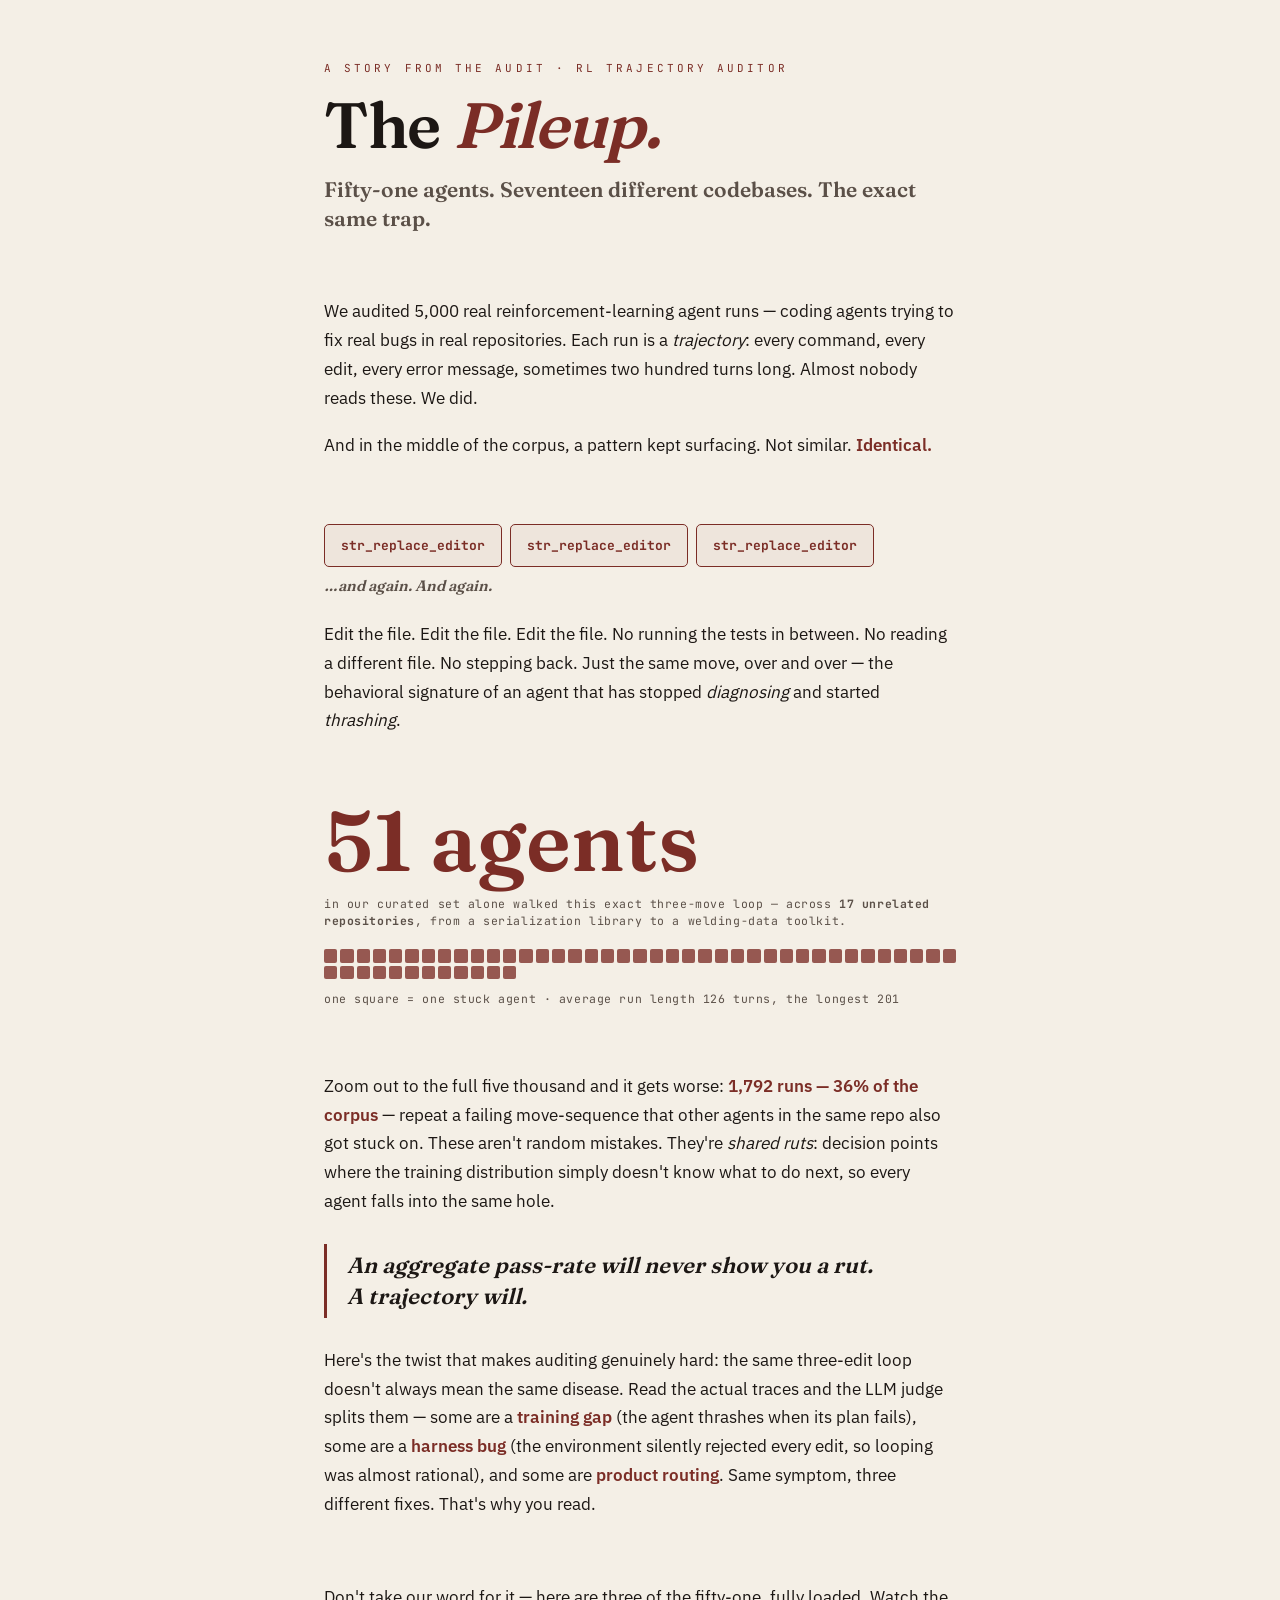
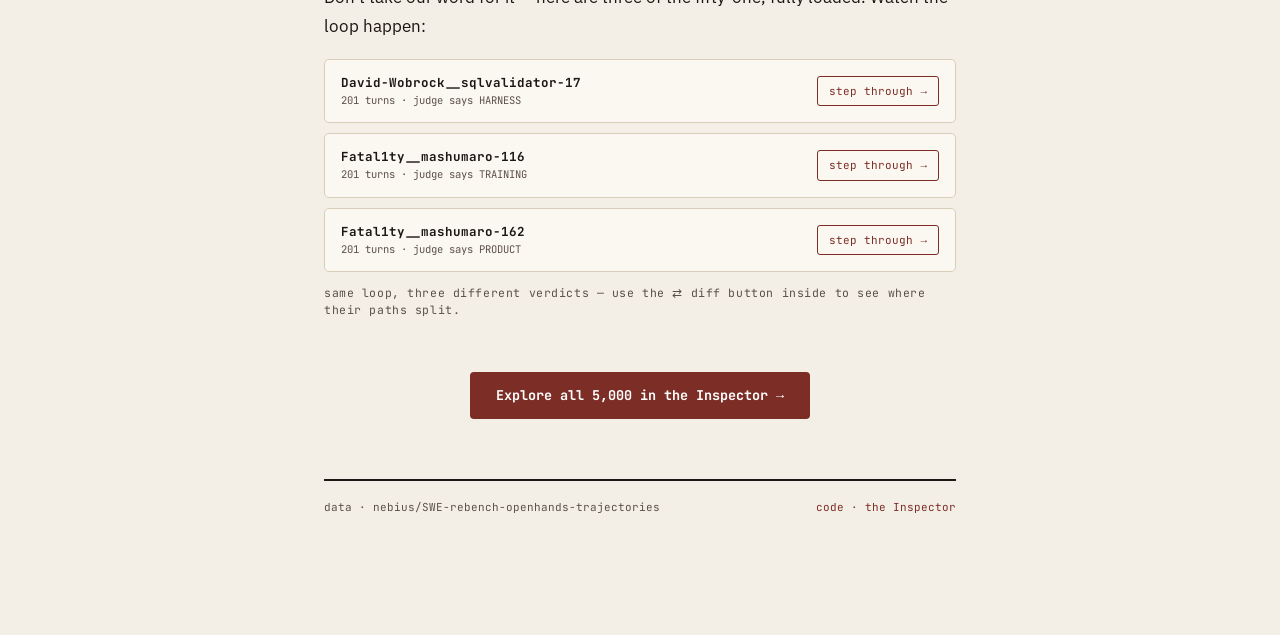
==== explorer/story.html @ c04a586e "feat: the works — daily specimen, gauntlet, failure map, trajectory diff, ask-the-trace, OG card, pi" ====
<!DOCTYPE html>
<html lang="en">
<head>
<meta charset="utf-8" />
<meta name="viewport" content="width=device-width, initial-scale=1" />
<title>The Pileup — 51 agents, one trap | RL Trajectory Auditor</title>
<meta name="description" content="Fifty-one RL agents, seventeen different repos, the exact same failing three-move loop. A short story about why you have to read your trajectories." />
<meta property="og:title" content="The Pileup — 51 agents, one trap" />
<meta property="og:description" content="Fifty-one RL agents, seventeen repos, the exact same failing loop: edit, edit, edit. A short story from a 5,000-trajectory audit." />
<meta property="og:image" content="https://abhid1234-rl-trajectory-auditor.static.hf.space/og.png" />
<meta name="twitter:card" content="summary_large_image" />
<link rel="stylesheet" href="styles.css" />
<style>
  body.story { overflow:auto; }
  .st-wrap { max-width:680px; margin:0 auto; padding:60px 24px 120px; }
  .st-k { font-family:var(--mono); font-size:11px; letter-spacing:0.28em; text-transform:uppercase; color:var(--oxblood); margin-bottom:16px; }
  .st-h1 { font-family:var(--display); font-weight:600; font-size:clamp(36px,7vw,64px); line-height:1.0; letter-spacing:-0.02em; margin:0 0 10px; }
  .st-h1 em { font-style:italic; color:var(--oxblood); }
  .st-lede { font-family:var(--display); font-size:21px; line-height:1.4; color:var(--ink-soft); margin:18px 0 0; }
  .st-sec { margin-top:64px; opacity:0; transform:translateY(24px); transition:opacity .7s, transform .7s; }
  .st-sec.vis { opacity:1; transform:none; }
  .st-p { font-size:17px; line-height:1.7; margin:0 0 18px; }
  .st-p b { color:var(--oxblood); }
  .st-big { font-family:var(--display); font-weight:600; font-size:clamp(40px,8vw,84px); color:var(--oxblood); line-height:1; margin:8px 0; }
  .st-cap { font-family:var(--mono); font-size:11.5px; color:var(--ink-soft); letter-spacing:0.05em; }
  .st-loop { display:flex; gap:8px; align-items:center; flex-wrap:wrap; margin:22px 0; }
  .st-move { font-family:var(--mono); font-size:13px; font-weight:700; padding:11px 16px; border:1.5px solid var(--oxblood);
    color:var(--oxblood); border-radius:5px; background:rgba(123,45,38,0.05); animation:pulse 1.6s infinite; }
  .st-move:nth-child(2){ animation-delay:.25s; } .st-move:nth-child(3){ animation-delay:.5s; }
  .st-again { font-family:var(--display); font-style:italic; color:var(--ink-soft); font-size:15px; }
  .st-quote { border-left:3px solid var(--oxblood); padding:6px 0 6px 20px; font-family:var(--display); font-style:italic;
    font-size:22px; line-height:1.4; margin:28px 0; }
  .st-grid { display:grid; grid-template-columns:repeat(auto-fill, minmax(13px,1fr)); gap:3px; margin:20px 0 8px; }
  .st-dot { aspect-ratio:1; border-radius:2px; background:var(--oxblood); opacity:0.78; }
  .st-dot.dim { background:var(--rule); opacity:1; }
  .st-ex { border:1px solid var(--rule); border-radius:5px; background:var(--card); padding:14px 16px; margin:10px 0; display:flex; justify-content:space-between; align-items:center; gap:12px; flex-wrap:wrap; }
  .st-ex .nm { font-family:var(--mono); font-size:12.5px; font-weight:700; }
  .st-ex .meta { font-family:var(--mono); font-size:10.5px; color:var(--ink-soft); }
  .st-ex a { font-family:var(--mono); font-size:11px; color:var(--oxblood); text-decoration:none; border:1px solid var(--oxblood); padding:6px 11px; border-radius:3px; white-space:nowrap; }
  .st-ex a:hover { background:var(--oxblood); color:#fff; }
  .st-cta { margin-top:54px; text-align:center; }
  .st-cta a.go { display:inline-block; font-family:var(--mono); font-size:13.5px; font-weight:700; padding:13px 26px;
    background:var(--oxblood); color:#fff; text-decoration:none; border-radius:4px; }
  .st-foot { margin-top:60px; padding-top:18px; border-top:2px solid var(--ink); font-family:var(--mono); font-size:11px; color:var(--ink-soft); display:flex; justify-content:space-between; flex-wrap:wrap; gap:8px; }
  .st-foot a { color:var(--oxblood); text-decoration:none; }
</style>
</head>
<body class="story">
<div class="st-wrap">

  <header>
    <div class="st-k">A story from the audit · RL Trajectory Auditor</div>
    <h1 class="st-h1">The <em>Pileup.</em></h1>
    <p class="st-lede">Fifty-one agents. Seventeen different codebases. The exact same trap.</p>
  </header>

  <section class="st-sec">
    <p class="st-p">We audited 5,000 real reinforcement-learning agent runs — coding agents trying to fix
    real bugs in real repositories. Each run is a <i>trajectory</i>: every command, every edit, every
    error message, sometimes two hundred turns long. Almost nobody reads these. We did.</p>
    <p class="st-p">And in the middle of the corpus, a pattern kept surfacing. Not similar. <b>Identical.</b></p>
  </section>

  <section class="st-sec">
    <div class="st-loop">
      <span class="st-move">str_replace_editor</span>
      <span class="st-move">str_replace_editor</span>
      <span class="st-move">str_replace_editor</span>
      <span class="st-again">…and again. And again.</span>
    </div>
    <p class="st-p">Edit the file. Edit the file. Edit the file. No running the tests in between. No
    reading a different file. No stepping back. Just the same move, over and over — the behavioral
    signature of an agent that has stopped <i>diagnosing</i> and started <i>thrashing</i>.</p>
  </section>

  <section class="st-sec">
    <div class="st-big">51 agents</div>
    <p class="st-cap">in our curated set alone walked this exact three-move loop — across <b>17 unrelated repositories</b>, from a serialization library to a welding-data toolkit.</p>
    <div class="st-grid">
      <span class="st-dot"></span><span class="st-dot"></span><span class="st-dot"></span><span class="st-dot"></span><span class="st-dot"></span><span class="st-dot"></span><span class="st-dot"></span><span class="st-dot"></span><span class="st-dot"></span><span class="st-dot"></span><span class="st-dot"></span><span class="st-dot"></span><span class="st-dot"></span><span class="st-dot"></span><span class="st-dot"></span><span class="st-dot"></span><span class="st-dot"></span><span class="st-dot"></span><span class="st-dot"></span><span class="st-dot"></span><span class="st-dot"></span><span class="st-dot"></span><span class="st-dot"></span><span class="st-dot"></span><span class="st-dot"></span><span class="st-dot"></span><span class="st-dot"></span><span class="st-dot"></span><span class="st-dot"></span><span class="st-dot"></span><span class="st-dot"></span><span class="st-dot"></span><span class="st-dot"></span><span class="st-dot"></span><span class="st-dot"></span><span class="st-dot"></span><span class="st-dot"></span><span class="st-dot"></span><span class="st-dot"></span><span class="st-dot"></span><span class="st-dot"></span><span class="st-dot"></span><span class="st-dot"></span><span class="st-dot"></span><span class="st-dot"></span><span class="st-dot"></span><span class="st-dot"></span><span class="st-dot"></span><span class="st-dot"></span><span class="st-dot"></span><span class="st-dot"></span>
    </div>
    <p class="st-cap">one square = one stuck agent · average run length 126 turns, the longest 201</p>
  </section>

  <section class="st-sec">
    <p class="st-p">Zoom out to the full five thousand and it gets worse: <b>1,792 runs — 36% of the
    corpus</b> — repeat a failing move-sequence that other agents in the same repo also got stuck on.
    These aren't random mistakes. They're <i>shared ruts</i>: decision points where the training
    distribution simply doesn't know what to do next, so every agent falls into the same hole.</p>
    <div class="st-quote">An aggregate pass-rate will never show you a rut.<br/>A trajectory will.</div>
    <p class="st-p">Here's the twist that makes auditing genuinely hard: the same three-edit loop doesn't
    always mean the same disease. Read the actual traces and the LLM judge splits them — some are a
    <b>training gap</b> (the agent thrashes when its plan fails), some are a <b>harness bug</b>
    (the environment silently rejected every edit, so looping was almost rational), and some are
    <b>product routing</b>. Same symptom, three different fixes. That's why you read.</p>
  </section>

  <section class="st-sec">
    <p class="st-p">Don't take our word for it — here are three of the fifty-one, fully loaded.
    Watch the loop happen:</p>
    <div class="st-ex"><div><div class="nm">David-Wobrock__sqlvalidator-17</div><div class="meta">201 turns · judge says HARNESS</div></div><a href="index.html#chatcmpl-165daaeb5278ca5ba43eb9b0bf191214/1">step through →</a></div>
    <div class="st-ex"><div><div class="nm">Fatal1ty__mashumaro-116</div><div class="meta">201 turns · judge says TRAINING</div></div><a href="index.html#chatcmpl-515e3a2f4869e7b1899ca05cf40f1743/1">step through →</a></div>
    <div class="st-ex"><div><div class="nm">Fatal1ty__mashumaro-162</div><div class="meta">201 turns · judge says PRODUCT</div></div><a href="index.html#chatcmpl-d2d24d60f7adae2dd675605b5dd2af91/1">step through →</a></div>
    <p class="st-cap">same loop, three different verdicts — use the ⇄ diff button inside to see where their paths split.</p>
  </section>

  <section class="st-sec st-cta">
    <a class="go" href="index.html">Explore all 5,000 in the Inspector →</a>
  </section>

  <footer class="st-foot">
    <span>data · nebius/SWE-rebench-openhands-trajectories</span>
    <span><a href="https://github.com/abhid1234/rl-trajectory-auditor">code</a> · <a href="index.html">the Inspector</a></span>
  </footer>

</div>
<script>
  const io = new IntersectionObserver((es) => es.forEach((e) => { if (e.isIntersecting) e.target.classList.add("vis"); }),
    { threshold: 0.15 });
  document.querySelectorAll(".st-sec").forEach((s) => io.observe(s));
</script>
</body>
</html>
---- explorer/styles.css ----
/* ============================================================================
   RL Trajectory Auditor — Inspector
   Dev-tool aesthetic: warm light shell + dark "console" trace pane, oxblood
   accent, self-hosted JetBrains Mono / IBM Plex Sans / Fraunces.
   ========================================================================== */

@font-face { font-family:'JetBrains Mono'; font-weight:400; font-display:swap; src:url('fonts/jetbrains-mono-400.woff2') format('woff2'); }
@font-face { font-family:'JetBrains Mono'; font-weight:700; font-display:swap; src:url('fonts/jetbrains-mono-700.woff2') format('woff2'); }
@font-face { font-family:'IBM Plex Sans'; font-weight:400; font-display:swap; src:url('fonts/ibm-plex-sans-400.woff2') format('woff2'); }
@font-face { font-family:'IBM Plex Sans'; font-weight:600; font-display:swap; src:url('fonts/ibm-plex-sans-600.woff2') format('woff2'); }
@font-face { font-family:'Fraunces'; font-weight:600; font-display:swap; src:url('fonts/fraunces-600.woff2') format('woff2'); }

:root {
  --paper:#f4efe6; --paper-2:#ece4d6; --card:#fbf8f1;
  --ink:#1c1714; --ink-soft:#5b5048; --rule:#d8cdb9;
  --oxblood:#7b2d26; --oxblood-2:#9c4339;

  /* console (dark) */
  --con-bg:#1b1714; --con-bg-2:#231d19; --con-line:#332a24; --con-fg:#d9cfc2;
  --con-dim:#8a7c6e;
  --r-system:#8a7c6e; --r-user:#6fb3a8; --r-assistant:#d9a44a; --r-tool:#84b06a;
  --hl:#c2563f;
  --add:#74a262; --del:#c2563f;

  /* diagnosis hues */
  --d-TRAINING:#b8503f; --d-HARNESS:#4a9b8e; --d-PRODUCT:#d2a44a;
  --d-BOTH:#9d7bb0; --d-CLEAN:#7aa863;

  --mono:'JetBrains Mono',ui-monospace,monospace;
  --sans:'IBM Plex Sans',system-ui,sans-serif;
  --display:'Fraunces',Georgia,serif;
}

* { box-sizing:border-box; }
/* the hidden attribute must win over .landing/.overlay-sc display rules below,
   or a skipped (empty) overlay would cover the whole page */
[hidden] { display:none !important; }
html,body { height:100%; }
body {
  margin:0; background:var(--paper); color:var(--ink);
  font-family:var(--sans); font-size:14px; line-height:1.5;
  -webkit-font-smoothing:antialiased; overflow:hidden;
}
::selection { background:rgba(123,45,38,0.2); }
button { font-family:inherit; cursor:pointer; }

.app { display:grid; grid-template-rows:auto 1fr; height:100vh; }

/* ---- Top strip: masthead + finding ------------------------------------- */
.topbar {
  display:flex; align-items:center; gap:26px; padding:12px 20px;
  border-bottom:2px solid var(--ink); background:var(--paper);
  flex-wrap:wrap;
}
.brand { display:flex; flex-direction:column; line-height:1; }
.brand .k { font-family:var(--mono); font-size:9.5px; letter-spacing:0.26em; text-transform:uppercase; color:var(--oxblood); }
.brand h1 { font-family:var(--display); font-weight:600; font-size:21px; margin:3px 0 0; letter-spacing:-0.01em; }
.brand h1 em { font-style:italic; color:var(--oxblood); }

.metric { display:flex; flex-direction:column; gap:1px; padding-left:22px; border-left:1px solid var(--rule); }
.metric .lab { font-family:var(--mono); font-size:9px; letter-spacing:0.12em; text-transform:uppercase; color:var(--ink-soft); }
.metric .v { font-family:var(--display); font-weight:600; font-size:22px; line-height:1; }
.metric .v small { font-family:var(--mono); font-size:11px; color:var(--ink-soft); font-weight:400; }
.metric.judge .v { color:var(--oxblood); }
.metric .v b { color:var(--oxblood); }
.topbar .grow { flex:1; }
.topbar .src { font-family:var(--mono); font-size:10px; color:var(--ink-soft); text-align:right; line-height:1.6; }
.topbar .src b { color:var(--ink); }

/* ---- Body: rail + inspector -------------------------------------------- */
.body { display:grid; grid-template-columns:300px 1fr; min-height:0; }
@media (max-width:860px){ .body { grid-template-columns:1fr; } .rail { display:none; } }

/* left rail */
.rail { border-right:1px solid var(--rule); background:var(--paper-2); display:flex; flex-direction:column; min-height:0; }
.rail .search { padding:10px; border-bottom:1px solid var(--rule); }
.rail .search input {
  width:100%; padding:8px 10px; border:1px solid var(--rule); background:var(--card);
  font-family:var(--mono); font-size:12px; color:var(--ink); border-radius:3px;
}
.rail .search input:focus { outline:1.5px solid var(--oxblood); border-color:var(--oxblood); }
.rail .filters { display:flex; gap:5px; flex-wrap:wrap; padding:10px; border-bottom:1px solid var(--rule); }
.fchip {
  font-family:var(--mono); font-size:9.5px; letter-spacing:0.04em; text-transform:uppercase;
  padding:5px 9px; border:1px solid var(--rule); background:transparent; color:var(--ink-soft); border-radius:2px;
}
.fchip:hover { border-color:var(--ink-soft); color:var(--ink); }
.fchip.active { background:var(--ink); color:var(--paper); border-color:var(--ink); }

.list { overflow-y:auto; flex:1; min-height:0; }
.tnav {
  display:block; width:100%; text-align:left; background:transparent; border:0;
  border-bottom:1px solid var(--rule); padding:11px 12px; color:var(--ink);
}
.tnav:hover { background:var(--card); }
.tnav.active { background:var(--card); box-shadow:inset 3px 0 0 var(--oxblood); }
.tnav .t-task { font-family:var(--mono); font-size:11.5px; font-weight:700; letter-spacing:-0.01em; }
.tnav .t-repo { font-family:var(--mono); font-size:10px; color:var(--ink-soft); margin-top:2px; }
.tnav .t-tags { display:flex; align-items:center; gap:6px; margin-top:7px; }
.dot { width:9px; height:9px; border-radius:50%; display:inline-block; }
.t-vs { font-family:var(--mono); font-size:9px; color:var(--ink-soft); }
.t-mark { font-family:var(--mono); font-size:9px; padding:1px 5px; border-radius:8px; letter-spacing:0.04em; }
.t-mark.dis { background:rgba(184,80,63,0.16); color:var(--oxblood); }
.t-mark.agr { background:rgba(122,168,99,0.18); color:#5d7d4a; }
.rail .count { font-family:var(--mono); font-size:10px; color:var(--ink-soft); padding:8px 12px; border-top:1px solid var(--rule); }

/* ---- Inspector main ----------------------------------------------------- */
.insp { display:flex; flex-direction:column; min-height:0; min-width:0; }

.insp .hd { padding:14px 22px; border-bottom:1px solid var(--rule); background:var(--card); }
.insp .hd .task { font-family:var(--display); font-weight:600; font-size:24px; letter-spacing:-0.01em; }
.insp .hd .sub { font-family:var(--mono); font-size:11px; color:var(--ink-soft); display:flex; gap:16px; margin-top:3px; }
.insp .hd .sub b { color:var(--ink); }

.faceoff { display:flex; align-items:center; gap:14px; margin-top:13px; flex-wrap:wrap; }
.chipv { display:inline-flex; flex-direction:column; gap:3px; padding:7px 12px; border:1.5px solid; border-radius:3px; background:rgba(255,255,255,0.4); }
.chipv .who { font-family:var(--mono); font-size:8.5px; letter-spacing:0.16em; text-transform:uppercase; color:var(--ink-soft); }
.chipv .dg { font-family:var(--mono); font-weight:700; font-size:15px; letter-spacing:0.02em; }
.chipv .ct { font-family:var(--sans); font-size:11px; color:var(--ink-soft); font-style:italic; }
.vmark { font-family:var(--mono); font-size:10px; padding:5px 10px; border-radius:12px; letter-spacing:0.05em; text-transform:uppercase; }
.vmark.dis { background:rgba(184,80,63,0.15); color:var(--oxblood); }
.vmark.agr { background:rgba(122,168,99,0.2); color:#5d7d4a; }
.ts { display:flex; gap:7px; margin-left:auto; }
.tsb { font-family:var(--mono); font-size:10px; padding:4px 9px; border:1px solid var(--rule); background:var(--paper-2); }
.tsb b { color:var(--ink); } .tsb.bad b{ color:var(--oxblood); } .tsb.good b{ color:#5d7d4a; }

.d-TRAINING{ color:var(--d-TRAINING); border-color:var(--d-TRAINING);}
.d-HARNESS { color:var(--d-HARNESS);  border-color:var(--d-HARNESS);}
.d-PRODUCT { color:var(--d-PRODUCT);  border-color:var(--d-PRODUCT);}
.d-BOTH    { color:var(--d-BOTH);     border-color:var(--d-BOTH);}
.d-CLEAN   { color:var(--d-CLEAN);    border-color:var(--d-CLEAN);}

/* teaching annotation */
.teach { display:flex; gap:10px; align-items:flex-start; margin-top:13px; padding:10px 13px;
  background:rgba(123,45,38,0.06); border-left:3px solid var(--oxblood); border-radius:0 3px 3px 0; }
.teach .icn { font-family:var(--display); color:var(--oxblood); font-size:18px; line-height:1; }
.teach .tx { font-size:13px; line-height:1.5; }
.teach .tx b { color:var(--oxblood); }
.teach .x { margin-left:auto; background:none; border:0; color:var(--ink-soft); font-size:15px; }

/* control bar */
.ctrl { display:flex; align-items:center; gap:10px; padding:8px 22px; border-bottom:1px solid var(--rule);
  background:var(--paper); flex-wrap:wrap; }
.ctrl button { font-family:var(--mono); font-size:11px; padding:5px 10px; border:1px solid var(--rule);
  background:var(--card); color:var(--ink); border-radius:3px; }
.ctrl button:hover { background:var(--ink); color:var(--paper); }
.ctrl button.on { background:var(--oxblood); color:#fff; border-color:var(--oxblood); }
.ctrl .seg { display:flex; gap:0; }
.ctrl .seg button { border-radius:0; border-right:0; }
.ctrl .seg button:first-child{ border-radius:3px 0 0 3px; } .ctrl .seg button:last-child{ border-radius:0 3px 3px 0; border-right:1px solid var(--rule);}
.ctrl .rolef { display:flex; gap:4px; }
.ctrl .rolef .rf { font-size:9.5px; padding:4px 7px; text-transform:uppercase; letter-spacing:0.06em; }
.ctrl .tsearch { margin-left:auto; }
.ctrl .tsearch input { font-family:var(--mono); font-size:11px; padding:5px 9px; border:1px solid var(--rule);
  background:var(--card); border-radius:3px; width:160px; }
.ctrl .tsearch input:focus { outline:1.5px solid var(--oxblood); }

/* minimap */
.minimap { display:flex; gap:1.5px; padding:7px 22px; background:var(--paper); border-bottom:1px solid var(--rule);
  align-items:center; height:30px; overflow:hidden; }
.mm { flex:1; height:14px; min-width:1px; opacity:0.45; cursor:pointer; border-radius:1px; transition:opacity .1s, transform .1s; }
.mm:hover { opacity:1; transform:scaleY(1.4); }
.mm.r-system{ background:var(--r-system);} .mm.r-user{ background:var(--r-user);}
.mm.r-assistant{ background:var(--r-assistant);} .mm.r-tool{ background:var(--r-tool);}
.mm.off { background:var(--hl); opacity:1; box-shadow:0 0 0 1.5px var(--ink); }
.mm.cursor { outline:2px solid var(--ink); opacity:1; }

/* ---- the console (trace) ------------------------------------------------ */
.console {
  flex:1; min-height:0; overflow-y:auto; background:var(--con-bg); color:var(--con-fg);
  font-family:var(--mono); font-size:12.5px; line-height:1.55;
  padding:14px 0 60px;
  background-image:linear-gradient(var(--con-bg-2) 0 0);
  background-size:100% 0;
}
.turn { padding:0 22px; border-left:3px solid transparent; }
.turn + .turn { margin-top:2px; }
.turn .gutter { display:flex; align-items:center; gap:10px; padding:7px 0 4px; color:var(--con-dim); user-select:none; }
.turn .ix { font-size:10px; min-width:34px; }
.turn .role { font-size:9.5px; letter-spacing:0.16em; text-transform:uppercase; font-weight:700; padding:1px 6px; border-radius:2px; }
.turn.r-system  { border-color:var(--r-system); }   .turn.r-system  .role{ color:var(--r-system); background:rgba(138,124,110,0.13);}
.turn.r-user    { border-color:var(--r-user); }      .turn.r-user    .role{ color:var(--r-user); background:rgba(111,179,168,0.13);}
.turn.r-assistant{ border-color:var(--r-assistant); }.turn.r-assistant .role{ color:var(--r-assistant); background:rgba(217,164,74,0.14);}
.turn.r-tool    { border-color:var(--r-tool); }      .turn.r-tool    .role{ color:var(--r-tool); background:rgba(132,176,106,0.13);}
.turn .toggle { font-size:10px; color:var(--con-dim); background:none; border:1px solid var(--con-line); padding:1px 6px; border-radius:2px; }
.turn .toggle:hover{ color:var(--con-fg); }
.turn .body { white-space:pre-wrap; word-break:break-word; padding:2px 0 10px 44px; color:var(--con-fg); }
.turn .body.clamp { max-height:118px; overflow:hidden; -webkit-mask-image:linear-gradient(180deg,#000 60%,transparent); mask-image:linear-gradient(180deg,#000 60%,transparent); }
.turn .body.empty { color:var(--con-dim); font-style:italic; }

/* tool call block */
.tool { margin:5px 0 8px 44px; border:1px solid var(--con-line); border-radius:4px; background:var(--con-bg-2); overflow:hidden; }
.tool .th { display:flex; gap:8px; align-items:center; padding:5px 9px; background:rgba(217,164,74,0.08); border-bottom:1px solid var(--con-line); }
.tool .th .gear { color:var(--r-assistant); }
.tool .th .name { color:var(--r-assistant); font-weight:700; font-size:11.5px; }
.tool .args { padding:7px 11px; white-space:pre-wrap; word-break:break-word; color:#cdc3b4; font-size:11.5px; }

/* diff / patch coloring */
.diff .ln { display:block; padding:0 4px; }
.diff .add { background:rgba(116,162,98,0.14); color:#c4dcae; }
.diff .del { background:rgba(194,86,63,0.16); color:#e3a99a; }
.diff .hh  { color:var(--con-dim); }
mark { background:var(--hl); color:#1b1714; border-radius:1px; padding:0 1px; }

/* offending */
.turn.off { background:rgba(194,86,63,0.1); border-color:var(--hl); box-shadow:inset 0 0 0 1px rgba(194,86,63,0.3); }
.turn.off .role { box-shadow:0 0 0 1px var(--hl); }
.off-flag { font-size:9px; color:var(--hl); letter-spacing:0.1em; text-transform:uppercase; }

/* dimmed for playback */
.turn.future { opacity:0.16; }
.turn.rolehide { display:none; }

/* readout footer (judge reasoning / evidence) — floats above console bottom */
.readout { border-top:1px solid var(--rule); background:var(--card); display:grid; grid-template-columns:1.3fr 1fr; }
@media (max-width:680px){ .readout { grid-template-columns:1fr; } }
.readout .blk { padding:13px 22px; }
.readout .blk + .blk { border-left:1px solid var(--rule); }
.readout h3 { font-family:var(--mono); font-size:9.5px; letter-spacing:0.18em; text-transform:uppercase; color:var(--ink-soft); margin:0 0 7px; }
.readout .reason { font-family:var(--sans); font-size:14px; line-height:1.5; font-style:italic; }
.readout .reason::before{ content:'“'; font-family:var(--display); color:var(--oxblood); font-size:26px; line-height:0; vertical-align:-7px; margin-right:2px;}
.readout ul { margin:0; padding:0; list-style:none; }
.readout li { font-family:var(--mono); font-size:11px; color:var(--ink-soft); padding:3px 0 3px 15px; position:relative; }
.readout li::before{ content:'›'; position:absolute; left:0; color:var(--oxblood);}
.readout li.none{ font-family:var(--sans); font-style:italic; }

.empty { display:grid; place-items:center; height:100%; color:var(--ink-soft); font-family:var(--display); font-style:italic; font-size:20px; }

/* scrollbars */
.console::-webkit-scrollbar,.list::-webkit-scrollbar{ width:10px; }
.console::-webkit-scrollbar-thumb{ background:#3a302a; border-radius:5px; }
.list::-webkit-scrollbar-thumb{ background:var(--rule); border-radius:5px; }

/* ---- live inspection panel (audit-along) -------------------------------- */
.work { display:grid; grid-template-columns:1fr 340px; flex:1; min-height:0; }
@media (max-width:820px){ .work { grid-template-columns:1fr; } .inspect{ display:none; } }
.work .console { height:100%; }

.inspect { border-left:1px solid var(--rule); background:var(--card); overflow-y:auto; min-height:0; padding:14px 15px 50px; }
.inspect h3 { font-family:var(--mono); font-size:9px; letter-spacing:0.18em; text-transform:uppercase; color:var(--ink-soft); margin:17px 0 8px; display:flex; align-items:center; gap:7px; }
.inspect h3:first-child { margin-top:0; }
.inspect h3 .live { width:7px; height:7px; border-radius:50%; background:var(--oxblood); animation:pulse 1.4s infinite; }
@keyframes pulse { 0%,100%{ opacity:1; } 50%{ opacity:0.25; } }

.dets { display:flex; flex-direction:column; gap:6px; }
.det { --c:var(--ink-soft); display:grid; grid-template-columns:auto 1fr auto; gap:9px; align-items:center;
  padding:8px 10px; border:1px solid var(--rule); border-radius:4px; background:var(--paper-2); opacity:0.5; transition:opacity .25s, border-color .25s, box-shadow .25s; }
.det .ic { width:9px; height:9px; border-radius:50%; background:var(--ink-soft); transition:all .25s; }
.det .nm { font-family:var(--mono); font-size:11.5px; }
.det .st { font-family:var(--mono); font-size:8.5px; color:var(--ink-soft); text-transform:uppercase; letter-spacing:0.1em; }
.det.fired { opacity:1; border-color:var(--c); box-shadow:inset 0 0 0 1px var(--c); }
.det.fired .ic { background:var(--c); box-shadow:0 0 0 3px color-mix(in srgb, var(--c) 22%, transparent); }
.det.fired .nm { color:var(--c); font-weight:700; }
.det.fired .st { color:var(--c); }
.det.flash { animation:detflash .7s ease-out; }
@keyframes detflash { 0%{ transform:scale(1.04); box-shadow:inset 0 0 0 2px var(--c), 0 0 16px -2px var(--c); } 100%{ transform:none; } }
.det .help { cursor:help; }

.tape { font-family:var(--mono); font-size:10.5px; line-height:1.55; border:1px solid var(--con-line);
  background:var(--con-bg); color:var(--con-fg); border-radius:4px; padding:9px 10px; max-height:160px; overflow-y:auto; }
.tape .ev { padding:2px 0; animation:slidein .3s; }
@keyframes slidein { from{ opacity:0; transform:translateX(-6px);} to{ opacity:1; } }
.tape .ev .at { color:var(--con-dim); }
.tape .ev .dt { font-weight:700; }
.tape .idle { color:var(--con-dim); font-style:italic; }

/* verdict builder */
.vbuild { border:1px solid var(--rule); border-radius:5px; overflow:hidden; }
.vstep { padding:9px 11px; border-bottom:1px solid var(--rule); transition:background .2s; }
.vstep:last-child { border-bottom:0; }
.vstep .q { font-size:11.5px; line-height:1.4; }
.vstep .a { font-family:var(--mono); font-size:10px; margin-top:4px; color:var(--ink-soft); }
.vstep.hit { background:rgba(123,45,38,0.06); }
.vstep.hit .a { color:var(--oxblood); font-weight:700; }
.vstep .n { font-family:var(--mono); font-size:9px; color:var(--ink-soft); margin-right:6px; }

.vfinal { display:flex; flex-direction:column; gap:8px; margin-top:11px; }
.vrow { display:flex; align-items:center; gap:11px; padding:9px 12px; border:1.5px solid; border-radius:4px; background:rgba(255,255,255,0.4); }
.vrow .who { font-family:var(--mono); font-size:8.5px; letter-spacing:0.14em; text-transform:uppercase; color:var(--ink-soft); min-width:62px; }
.vrow .dg { font-family:var(--mono); font-weight:700; font-size:15px; }
.vrow .ct { font-size:11px; font-style:italic; color:var(--ink-soft); }
.vconj { text-align:center; font-family:var(--display); font-style:italic; font-size:13px; color:var(--ink-soft); }
.vreason { font-size:12.5px; font-style:italic; line-height:1.5; padding:6px 2px 0; }
.vreason::before { content:'“'; font-family:var(--display); color:var(--oxblood); font-size:22px; line-height:0; vertical-align:-6px; margin-right:1px; }
.locked { opacity:0.4; }
.locked .dg { filter:blur(4px); }
.unlock-note { font-family:var(--mono); font-size:9.5px; color:var(--ink-soft); text-align:center; padding:4px; }

/* tooltip */
.tip { position:fixed; z-index:50; max-width:240px; background:var(--con-bg); color:var(--con-fg);
  font-family:var(--sans); font-size:11.5px; line-height:1.45; padding:8px 10px; border-radius:5px;
  box-shadow:0 8px 24px -8px rgba(0,0,0,0.5); pointer-events:none; opacity:0; transition:opacity .12s; }
.tip.on { opacity:1; }

/* tour overlay */
.tour { position:fixed; inset:0; z-index:60; background:rgba(28,23,20,0.55); display:grid; place-items:center; }
.tourcard { background:var(--card); max-width:440px; border:1px solid var(--ink); box-shadow:0 30px 60px -20px rgba(0,0,0,0.5); }
.tourcard .tc-hd { padding:16px 20px; border-bottom:1px solid var(--rule); }
.tourcard .tc-k { font-family:var(--mono); font-size:9px; letter-spacing:0.2em; text-transform:uppercase; color:var(--oxblood); }
.tourcard h2 { font-family:var(--display); font-weight:600; font-size:22px; margin:5px 0 0; }
.tourcard .tc-bd { padding:16px 20px; font-size:14px; line-height:1.55; }
.tourcard .tc-ft { display:flex; align-items:center; gap:10px; padding:12px 20px; border-top:1px solid var(--rule); }
.tourcard .dots { display:flex; gap:5px; }
.tourcard .dots i { width:7px; height:7px; border-radius:50%; background:var(--rule); }
.tourcard .dots i.on { background:var(--oxblood); }
.tourcard .grow { flex:1; }
.tourcard button { font-family:var(--mono); font-size:11px; padding:6px 13px; border:1px solid var(--ink); background:var(--ink); color:var(--paper); border-radius:3px; }
.tourcard button.ghost { background:transparent; color:var(--ink); }
.helpbtn { font-family:var(--mono); font-size:11px; padding:5px 10px; border:1px solid var(--rule); background:var(--card); border-radius:3px; }

/* prominent Run button + inspect hint */
.ctrl button.run { background:var(--oxblood); color:#fff; border-color:var(--oxblood); font-weight:700; padding:5px 14px; }
.ctrl button.run:hover { background:var(--oxblood-2); color:#fff; }
.ctrl button.run.on { background:var(--ink); border-color:var(--ink); }
.inspect .hint { font-size:11.5px; line-height:1.45; color:var(--ink-soft); background:rgba(123,45,38,0.06);
  border-left:3px solid var(--oxblood); border-radius:0 3px 3px 0; padding:7px 10px; margin-bottom:11px; }
.inspect .hint b { color:var(--oxblood); }

/* ---- mode toggle + Simple-mode narration guide ------------------------- */
.modetoggle { font-family:var(--mono); font-size:11px; padding:6px 12px; border:1px solid var(--ink);
  background:var(--ink); color:var(--paper); border-radius:3px; white-space:nowrap; }
.modetoggle:hover { background:var(--oxblood); border-color:var(--oxblood); }

.guide { display:none; }
body.simple .guide { display:block; padding:16px 22px 18px; border-bottom:1px solid var(--rule);
  background:linear-gradient(180deg,var(--card),var(--paper)); }
.narr-step { font-family:var(--mono); font-size:10px; letter-spacing:0.14em; text-transform:uppercase; color:var(--ink-soft); margin-bottom:7px; }
.narr-main { font-family:var(--display); font-weight:600; font-size:22px; line-height:1.32; margin:0; letter-spacing:-0.01em; max-width:60ch; }
.narr-aud { font-family:var(--sans); font-size:14.5px; line-height:1.5; margin:11px 0 0; padding:9px 13px; max-width:62ch;
  background:rgba(123,45,38,0.07); border-left:3px solid var(--oxblood); border-radius:0 4px 4px 0; color:var(--ink); }
.narr-aud::before { content:'🔍  '; }
.guide-nav { display:flex; align-items:center; gap:9px; margin-top:15px; flex-wrap:wrap; }
.guide-nav button { font-family:var(--mono); font-size:12.5px; padding:8px 15px; border:1px solid var(--ink);
  background:var(--card); color:var(--ink); border-radius:4px; }
.guide-nav button:hover { background:var(--ink); color:var(--paper); }
.guide-nav button.run { background:var(--oxblood); color:#fff; border-color:var(--oxblood); margin-left:4px; font-weight:700; }
.guide-nav button.run:hover { background:var(--oxblood-2); }
.beat { font-family:var(--mono); font-size:11px; color:var(--ink-soft); min-width:96px; text-align:center; }

/* Simple mode hides the dense expert chrome */
body.simple .ctrl, body.simple .minimap, body.simple .inspect { display:none; }
body.simple .work { grid-template-columns:1fr; }
body.simple .console { font-size:13px; }
body.simple .teach { display:none; }   /* the narration replaces the static teaching strip */

/* ---- top-bar buttons --------------------------------------------------- */
.topbtn { font-family:var(--mono); font-size:10.5px; padding:6px 10px; border:1px solid var(--rule);
  background:var(--card); color:var(--ink-soft); border-radius:3px; white-space:nowrap; }
.topbtn:hover { border-color:var(--ink-soft); color:var(--ink); }
.topbtn.on { background:var(--oxblood); color:#fff; border-color:var(--oxblood); }

/* ---- front-door landing ------------------------------------------------ */
.landing { position:fixed; inset:0; z-index:70; overflow-y:auto;
  background:radial-gradient(1100px 560px at 78% -8%, rgba(123,45,38,0.10), transparent 60%), var(--paper);
  display:grid; place-items:start center; padding:5vh 22px 60px; }
.land-card { max-width:760px; width:100%; }
.land-k { font-family:var(--mono); font-size:11px; letter-spacing:0.26em; text-transform:uppercase; color:var(--oxblood); margin-bottom:14px; }
.land-h { font-family:var(--display); font-weight:600; font-size:clamp(32px,5.5vw,58px); line-height:1.02; letter-spacing:-0.02em; margin:0; }
.land-sub { font-size:17px; line-height:1.55; color:var(--ink-soft); max-width:54ch; margin:18px 0 26px; }
.land-stats { display:grid; grid-template-columns:1fr 1fr; gap:18px; margin-bottom:26px; }
@media (max-width:620px){ .land-stats { grid-template-columns:1fr; } }
.ls { border:1px solid var(--rule); border-left:3px solid var(--oxblood); background:var(--card); padding:16px 18px; border-radius:0 5px 5px 0; }
.ls-v { font-family:var(--display); font-weight:700; font-size:40px; line-height:1; color:var(--oxblood); }
.ls-v .arr { color:var(--ink-soft); font-weight:400; } .ls-v b { color:var(--oxblood); }
.ls-l { font-size:13.5px; line-height:1.5; color:var(--ink-soft); margin-top:9px; } .ls-l b { color:var(--ink); }
.land-dist { border:1px solid var(--rule); background:var(--card); border-radius:5px; padding:16px 18px; }
.land-dist-h { font-family:var(--mono); font-size:10px; letter-spacing:0.18em; text-transform:uppercase; color:var(--ink-soft); margin-bottom:12px; }
.lrow { display:grid; grid-template-columns:130px 1fr 42px; align-items:center; gap:11px; margin-bottom:8px; }
.lrow .ln { font-size:13px; } .lrow .lt { height:13px; background:var(--paper-2); border:1px solid var(--rule); position:relative; overflow:hidden; }
.lrow .lf { position:absolute; inset:0 auto 0 0; background:repeating-linear-gradient(45deg,var(--oxblood) 0 5px,var(--oxblood-2) 5px 10px); }
.lrow .lp { font-family:var(--mono); font-size:11.5px; text-align:right; color:var(--ink-soft); }
.land-take { font-family:var(--display); font-style:italic; font-size:18px; line-height:1.45; color:var(--ink); margin:24px 0; max-width:50ch; }
.land-go { font-family:var(--mono); font-size:14px; font-weight:700; padding:13px 26px; border:0; background:var(--oxblood); color:#fff; border-radius:4px; box-shadow:0 14px 30px -12px rgba(123,45,38,0.6); }
.land-go:hover { background:var(--oxblood-2); }
.land-foot { font-family:var(--mono); font-size:10.5px; color:var(--ink-soft); margin-top:22px; }

/* ---- extras row: patch + fork links ------------------------------------ */
.extras { display:flex; flex-direction:column; gap:10px; margin-top:13px; }
.extrabtn { align-self:flex-start; font-family:var(--mono); font-size:11.5px; padding:7px 13px; border:1px solid var(--ink);
  background:var(--card); color:var(--ink); border-radius:4px; }
.extrabtn:hover { background:var(--ink); color:var(--paper); }
.forkbox { border:1px solid var(--rule); border-left:3px solid var(--d-BOTH); background:rgba(157,123,176,0.06); border-radius:0 5px 5px 0; padding:11px 13px; }
.fork-h { font-size:13px; font-weight:600; margin-bottom:7px; }
.fork-seq { display:inline-block; font-family:var(--mono); font-size:11px; color:var(--d-BOTH); background:var(--paper-2); padding:3px 7px; border-radius:3px; margin-bottom:9px; word-break:break-word; }
.fork-links { display:flex; flex-wrap:wrap; gap:6px; }
.forklink { font-family:var(--mono); font-size:10.5px; padding:5px 9px; border:1px solid var(--rule); background:var(--card); color:var(--ink); border-radius:3px; }
.forklink:hover { border-color:var(--d-BOTH); color:var(--d-BOTH); }

/* ---- challenge mode ---------------------------------------------------- */
.guess-chip { border-style:dashed !important; border-color:var(--ink-soft) !important; color:var(--ink-soft) !important; }
.guess-chip .dg { font-size:22px; }
.vmark.q { background:var(--paper-2); color:var(--ink-soft); }
.guessbar { display:flex; align-items:center; gap:8px; flex-wrap:wrap; margin-top:12px; }
.guessbar:empty { display:none; }
.gb-q { font-family:var(--display); font-style:italic; font-size:15px; margin-right:4px; }
.gb { font-family:var(--mono); font-weight:700; font-size:12px; padding:8px 13px; border:1.5px solid; border-radius:4px; background:rgba(255,255,255,0.5); }
.gb:hover { color:#fff; }
.gb.d-HARNESS:hover { background:var(--d-HARNESS); border-color:var(--d-HARNESS); }
.gb.d-TRAINING:hover { background:var(--d-TRAINING); border-color:var(--d-TRAINING); }
.gb.d-PRODUCT:hover { background:var(--d-PRODUCT); border-color:var(--d-PRODUCT); }
.gb.d-CLEAN:hover { background:var(--d-CLEAN); border-color:var(--d-CLEAN); }
.gb.d-BOTH:hover { background:var(--d-BOTH); border-color:var(--d-BOTH); }

/* ---- overlay cards (shortcuts + patch modal) --------------------------- */
.overlay-sc { position:fixed; inset:0; z-index:65; background:rgba(28,23,20,0.5); display:grid; place-items:center; padding:24px; }
.sc-card { background:var(--card); max-width:560px; width:100%; max-height:84vh; overflow-y:auto; border:1px solid var(--ink); box-shadow:0 30px 60px -20px rgba(0,0,0,0.5); border-radius:6px; }
.sc-hd { display:flex; align-items:center; justify-content:space-between; padding:15px 20px; border-bottom:1px solid var(--rule); }
.sc-hd h2 { font-family:var(--display); font-weight:600; font-size:20px; margin:0; }
.sc-x { background:none; border:0; font-size:20px; color:var(--ink-soft); line-height:1; }
.sc-x:hover { color:var(--oxblood); }
.sc-list { list-style:none; margin:0; padding:16px 20px; }
.sc-list li { font-size:13.5px; line-height:1.6; padding:5px 0; border-bottom:1px dashed var(--rule); }
.sc-list li:last-child { border-bottom:0; } .sc-list .dim { color:var(--ink-soft); }
kbd { font-family:var(--mono); font-size:11px; padding:2px 7px; border:1px solid var(--rule); border-bottom-width:2px; border-radius:4px; background:var(--paper-2); }

/* patch modal */
.pm { max-width:760px; }
.pm-banner { font-family:var(--mono); font-size:12px; padding:10px 20px; }
.pm-banner.ok { background:rgba(122,168,99,0.15); color:#4a6b3f; } .pm-banner.bad { background:rgba(123,45,38,0.1); color:var(--oxblood); }
.pm-diff { padding:14px 18px; background:var(--con-bg); color:var(--con-fg); font-family:var(--mono); font-size:12px; line-height:1.5; overflow-x:auto; }
.pm-empty { color:var(--ink-soft); font-style:italic; padding:20px; }

/* toast */
.toast { position:fixed; left:50%; bottom:26px; transform:translateX(-50%) translateY(20px); z-index:80;
  font-family:var(--mono); font-size:12px; background:var(--ink); color:var(--paper); padding:10px 16px; border-radius:6px;
  box-shadow:0 12px 30px -10px rgba(0,0,0,0.5); opacity:0; transition:opacity .2s, transform .2s; pointer-events:none; }
.toast.on { opacity:1; transform:translateX(-50%) translateY(0); }

/* ---- bring-your-own trajectory ----------------------------------------- */
.topbtn.import { border-color:var(--oxblood); color:var(--oxblood); font-weight:700; }
.topbtn.import:hover { background:var(--oxblood); color:#fff; }
.t-mark.loc { background:rgba(68,82,92,0.15); color:#44525c; letter-spacing:0.08em; }
.im { max-width:600px; }
.im-bd { padding:16px 20px 20px; }
.im-p { font-size:13.5px; line-height:1.55; color:var(--ink-soft); margin:0 0 14px; }
.im-p b { color:var(--ink); } .im-p a { color:var(--oxblood); }
.im-drop { border:2px dashed var(--rule); border-radius:6px; padding:22px; text-align:center;
  font-family:var(--mono); font-size:12px; color:var(--ink-soft); background:var(--paper-2); transition:all .15s; }
.im-drop.over { border-color:var(--oxblood); background:rgba(123,45,38,0.06); color:var(--oxblood); }
.im-drop .dim { font-size:10px; }
.im-file { display:inline-block; margin-top:6px; padding:6px 13px; border:1px solid var(--ink);
  border-radius:3px; background:var(--card); color:var(--ink); cursor:pointer; font-family:var(--mono); font-size:11px; }
.im-file:hover { background:var(--ink); color:var(--paper); }
.im-text { width:100%; min-height:110px; margin-top:12px; padding:10px 12px; border:1px solid var(--rule);
  border-radius:4px; background:var(--con-bg); color:var(--con-fg); font-family:var(--mono); font-size:11px; resize:vertical; }
.im-text:focus { outline:1.5px solid var(--oxblood); }
.im-foot { display:flex; align-items:center; gap:12px; margin-top:13px; }
.im-err { font-family:var(--mono); font-size:11px; color:var(--oxblood); flex:1; }
.im-go { padding:10px 20px !important; font-size:12.5px !important; box-shadow:none !important; }

/* ---- rail sections: your imports vs audited corpus --------------------- */
.railsec { font-family:var(--mono); font-size:9px; letter-spacing:0.18em; text-transform:uppercase;
  color:var(--ink-soft); padding:9px 12px 6px; background:var(--paper-2);
  border-bottom:1px solid var(--rule); position:sticky; top:0; z-index:2; }
.tnav.local { background:rgba(123,45,38,0.05); border-left:3px solid var(--oxblood); padding-left:9px; }
.tnav.local:hover { background:rgba(123,45,38,0.1); }
.tnav.local.active { background:var(--card); box-shadow:inset 3px 0 0 var(--oxblood); }
.t-mark.loc { background:var(--oxblood); color:#fff; letter-spacing:0.08em; font-weight:700; }
.t-x { margin-left:auto; font-family:var(--mono); font-size:13px; line-height:1; color:var(--ink-soft);
  padding:1px 6px; border-radius:3px; cursor:pointer; }
.t-x:hover { background:var(--oxblood); color:#fff; }
.srclink { color:var(--oxblood); text-decoration:none; border-bottom:1px solid rgba(123,45,38,0.3); }

/* ---- landing primer: trajectories, evals, the audit --------------------- */
.prim-jump { display:inline-block; margin-left:10px; font-family:var(--mono); font-size:11.5px;
  color:var(--oxblood); text-decoration:none; border-bottom:1px dashed rgba(123,45,38,0.4); }
.prim-divider { display:flex; align-items:center; gap:14px; margin:46px 0 8px; }
.prim-divider::before, .prim-divider::after { content:""; flex:1; border-top:1px solid var(--rule); }
.prim-divider span { font-family:var(--mono); font-size:10px; letter-spacing:0.22em; text-transform:uppercase; color:var(--oxblood); }

.prim-sec { margin:30px 0 6px; }
.prim-h { font-family:var(--display); font-weight:600; font-size:24px; letter-spacing:-0.01em; margin:0 0 8px; display:flex; align-items:baseline; gap:11px; }
.prim-n { font-family:var(--mono); font-size:12px; font-weight:700; color:var(--paper); background:var(--oxblood); width:22px; height:22px; border-radius:50%; display:inline-grid; place-items:center; transform:translateY(-2px); }
.prim-p { font-size:15px; line-height:1.6; color:var(--ink-soft); max-width:62ch; margin:0 0 16px; }
.prim-p b { color:var(--ink); }

.diagram { border:1px solid var(--rule); background:var(--card); border-radius:6px; padding:18px 20px; }

/* chips + arrows */
.dg-row, .dg-gates-row { display:flex; align-items:center; gap:0; flex-wrap:wrap; row-gap:14px; }
.dg-chip { display:inline-flex; flex-direction:column; align-items:center; gap:2px;
  font-family:var(--mono); font-size:12px; font-weight:700; letter-spacing:0.05em;
  padding:10px 16px; border:1.5px solid; border-radius:5px; background:rgba(255,255,255,0.5); }
.dg-chip small { font-family:var(--sans); font-size:10.5px; font-weight:400; font-style:italic; color:var(--ink-soft); letter-spacing:0; }
.c-user  { color:#2f7d72; border-color:#2f7d72; }
.c-asst  { color:#a3742a; border-color:#a3742a; }
.c-tool  { color:#5d7d4a; border-color:#5d7d4a; }
.c-patch { color:var(--ink); border-color:var(--ink); }
.dg-arrow { position:relative; flex:0 0 54px; height:2px; margin:0 6px;
  background:repeating-linear-gradient(90deg, var(--ink-soft) 0 6px, transparent 6px 11px); background-size:22px 2px;
  animation:dgflow 1.2s linear infinite; }
.dg-arrow::after { content:"▸"; position:absolute; right:-7px; top:50%; transform:translateY(-54%); color:var(--ink-soft); font-size:13px; }
.dg-arrow[data-lbl]::before { content:attr(data-lbl); position:absolute; top:-17px; left:50%; transform:translateX(-50%);
  font-family:var(--mono); font-size:9px; letter-spacing:0.08em; color:var(--ink-soft); white-space:nowrap; }
@keyframes dgflow { to { background-position:22px 0; } }
@media (prefers-reduced-motion: reduce){ .dg-arrow { animation:none; } }

.dg-return { margin:10px 0 4px 8px; }
.dg-return-lbl { font-family:var(--mono); font-size:10.5px; color:#5d7d4a; }
.dg-return-lbl b { color:var(--ink); }

.dg-strip { display:flex; align-items:center; gap:2px; margin-top:14px; padding-top:12px; border-top:1px dashed var(--rule); }
.dg-strip-lbl { font-family:var(--mono); font-size:9.5px; letter-spacing:0.1em; text-transform:uppercase; color:var(--ink-soft); margin-right:8px; }
.mmx { width:16px; height:13px; border-radius:1.5px; opacity:0.75; }
.m-user{ background:var(--r-user);} .m-asst{ background:var(--r-assistant);} .m-tool{ background:var(--r-tool);}
.m-off { background:var(--hl); opacity:1; box-shadow:0 0 0 1.5px var(--ink); animation:pulse 1.4s infinite; }

.dg-tie { font-size:12.5px; font-style:italic; color:var(--ink-soft); margin:12px 0 0; }
.dg-tie b { color:var(--oxblood); }

/* gates (evals) */
.dg-gates { display:flex; flex-direction:column; gap:8px; flex:1; min-width:230px; }
.dg-gate { display:grid; grid-template-columns:1fr auto auto; align-items:center; gap:12px;
  border:1.5px solid; border-radius:5px; padding:8px 13px; background:rgba(255,255,255,0.5); }
.dg-gate-name { font-family:var(--mono); font-size:11.5px; font-weight:700; }
.dg-gate-res { font-family:var(--mono); font-size:12px; font-weight:700; }
.dg-gate-note { font-size:10.5px; font-style:italic; color:var(--ink-soft); }
.dg-gate.ok  { color:#5d7d4a; border-color:#7aa863; }
.dg-gate.bad { color:var(--oxblood); border-color:var(--oxblood); background:rgba(123,45,38,0.05); }
.dg-gate.bad .dg-gate-res { animation:pulse 1.4s infinite; }
.dg-eq { font-family:var(--mono); font-size:12px; margin-top:14px; padding:9px 13px;
  background:rgba(123,45,38,0.07); border-left:3px solid var(--oxblood); border-radius:0 4px 4px 0; }
.dg-eq b { color:var(--oxblood); }

/* triage (the audit) */
.dg-q { display:grid; grid-template-columns:1fr auto auto; align-items:center; gap:13px; padding:9px 0; }
.dg-q + .dg-q { border-top:1px dashed var(--rule); }
.dg-q-txt { font-size:13.5px; }
.dg-q-no { font-family:var(--mono); font-size:10px; letter-spacing:0.08em; color:var(--ink-soft); white-space:nowrap; }
.dg-verdict { display:inline-flex; flex-direction:column; align-items:center; gap:1px;
  font-family:var(--mono); font-size:11.5px; font-weight:700; padding:6px 12px;
  border:1.5px solid; border-radius:4px; min-width:96px; background:rgba(255,255,255,0.5); }
.dg-verdict small { font-family:var(--sans); font-size:9.5px; font-weight:400; font-style:italic; color:var(--ink-soft); }
.v-HARNESS { color:var(--d-HARNESS); border-color:var(--d-HARNESS); }
.v-TRAINING{ color:var(--d-TRAINING); border-color:var(--d-TRAINING); }
.v-CLEAN   { color:var(--d-CLEAN); border-color:var(--d-CLEAN); }

.land-card > .land-go + .primer { margin-top:8px; }
#land-go2 { margin-top:26px; }
@media (max-width:560px){ .dg-q { grid-template-columns:1fr; gap:5px; } .dg-q-no { display:none; } }

/* ---- feature pack: quiz, map, diff, ask --------------------------------- */
.land-alt { display:inline-block; margin-left:18px; font-family:var(--mono); font-size:12px;
  color:var(--ink-soft); text-decoration:none; border-bottom:1px dashed var(--rule); }
.land-alt:hover { color:var(--oxblood); border-color:var(--oxblood); }

#quiz-hud { position:fixed; left:50%; bottom:20px; transform:translateX(-50%); z-index:55;
  display:flex; align-items:center; gap:14px; padding:10px 16px; background:var(--ink); color:var(--paper);
  border-radius:8px; box-shadow:0 16px 40px -12px rgba(0,0,0,0.55); font-family:var(--mono); font-size:12px; }
#quiz-hud .qz-label { font-weight:700; letter-spacing:0.03em; }
#quiz-hud .qz-tip { color:#b9ab9c; font-size:11px; font-style:italic; }
#quiz-hud button { font-family:var(--mono); font-size:11.5px; padding:6px 12px; border-radius:4px;
  border:1px solid var(--oxblood-2); background:var(--oxblood); color:#fff; }
#quiz-hud button:hover { background:var(--oxblood-2); }
#quiz-hud #qz-quit { background:transparent; border-color:#564a3f; color:#b9ab9c; padding:6px 9px; }

.qz-card { max-width:480px; text-align:center; }
.qz-bd { padding:20px; }
.qz-grid { font-size:34px; letter-spacing:4px; margin:6px 0 12px; }
.qz-sub { font-size:13px; color:var(--ink-soft); font-style:italic; }
.qz-actions { display:flex; gap:12px; justify-content:center; margin-top:16px; flex-wrap:wrap; }
.ghostbtn { font-family:var(--mono); font-size:11.5px; padding:9px 14px; border:1px solid var(--rule);
  background:transparent; color:var(--ink); border-radius:4px; }
.ghostbtn:hover { border-color:var(--oxblood); color:var(--oxblood); }

/* failure map */
.map-card { max-width:880px; width:94vw; }
.map-legend { display:flex; gap:14px; flex-wrap:wrap; padding:12px 20px 4px; }
.map-key { font-family:var(--mono); font-size:10.5px; color:var(--ink-soft); display:inline-flex; align-items:center; gap:6px; }
.map-key i { width:10px; height:10px; border-radius:50%; display:inline-block; }
.map-wrap { position:relative; padding:8px 20px 0; }
#map-canvas { width:100%; display:block; background:var(--paper-2); border:1px solid var(--rule); border-radius:5px; }
.map-tip { position:absolute; display:none; pointer-events:none; background:var(--con-bg); color:var(--con-fg);
  font-family:var(--mono); font-size:10.5px; line-height:1.5; padding:7px 10px; border-radius:5px; max-width:170px; z-index:5; }
.map-tip .dim { color:var(--con-dim); }
.map-axes { display:flex; justify-content:space-between; padding:7px 22px 0; font-family:var(--mono); font-size:9.5px; color:var(--ink-soft); }
.map-note { font-size:12.5px; color:var(--ink-soft); padding:8px 20px 18px; margin:0; font-style:italic; }
.map-note b { color:var(--ink); }

/* trajectory diff */
.df-card { max-width:760px; }
.df-bd { padding:16px 20px 20px; }
.df-sum { font-size:14px; line-height:1.55; color:var(--ink-soft); margin:0 0 14px; }
.df-sum b { color:var(--oxblood); }
.df-cols { display:grid; grid-template-columns:1fr 1fr; gap:14px; }
@media (max-width:600px){ .df-cols { grid-template-columns:1fr; } }
.df-col { border:1px solid var(--rule); border-radius:5px; background:var(--card); padding:12px; }
.df-name { font-family:var(--mono); font-size:11.5px; font-weight:700; margin-bottom:9px; }
.df-name small { color:var(--ink-soft); font-weight:400; }
.df-seq { display:flex; flex-wrap:wrap; gap:4px; }
.df-chip { font-family:var(--mono); font-size:10px; padding:3px 7px; border-radius:3px; border:1px solid var(--rule); color:var(--ink-soft); background:var(--paper-2); }
.df-chip.shared { opacity:0.55; }
.df-chip.mine { border-color:var(--oxblood); color:var(--oxblood); background:rgba(123,45,38,0.06); }
.df-chip.other { border-color:var(--d-HARNESS); color:var(--d-HARNESS); background:rgba(74,155,142,0.07); }
.df-chip.first { font-weight:700; box-shadow:0 0 0 1.5px currentColor; }
.df-more { font-family:var(--mono); font-size:9.5px; color:var(--ink-soft); align-self:center; }
.forkpair { display:inline-flex; gap:2px; }
.fork-diff { font-family:var(--mono); font-size:10.5px; padding:5px 7px; border:1px solid var(--rule); background:var(--card); color:var(--d-BOTH); border-radius:3px; }
.fork-diff:hover { background:var(--d-BOTH); color:#fff; border-color:var(--d-BOTH); }

/* ask the trace */
.ask-card { max-width:600px; }
.ask-bd { padding:16px 20px 20px; }
.ask-key { width:100%; font-family:var(--mono); font-size:11.5px; padding:9px 11px; margin-bottom:10px;
  border:1px solid var(--rule); border-radius:4px; background:var(--card); }
.ask-key:focus { outline:1.5px solid var(--oxblood); }
.ask-a { margin-top:14px; padding:13px 15px; background:var(--paper-2); border-left:3px solid var(--oxblood);
  border-radius:0 5px 5px 0; font-size:14px; line-height:1.6; white-space:pre-wrap; }
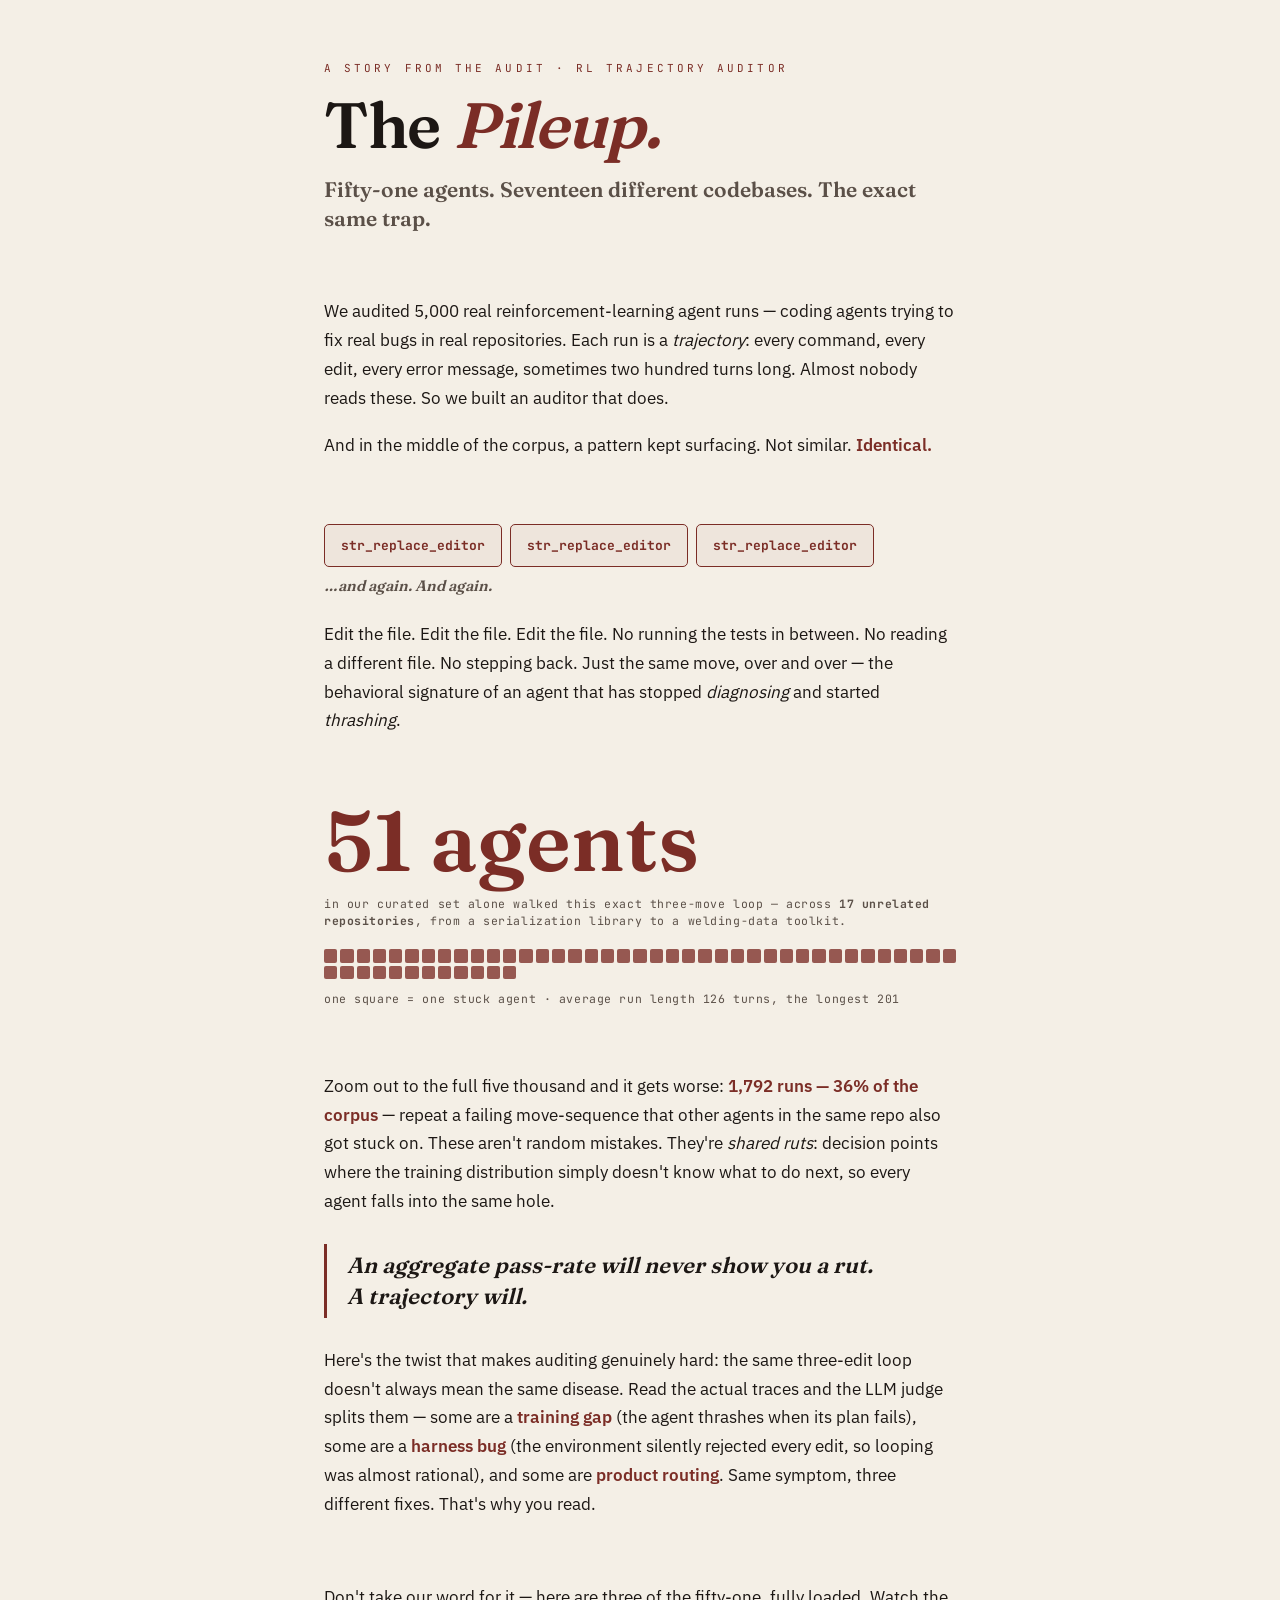
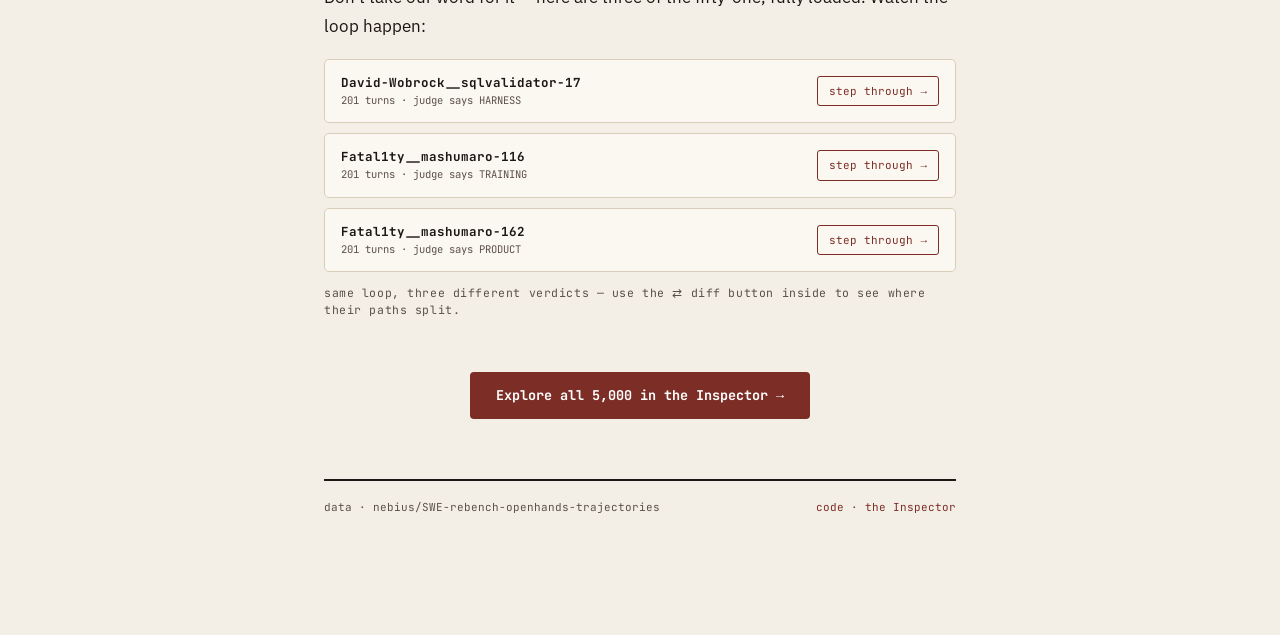
==== commit b868e3b6: "fix: honest framing — 'we audited 5,000', not 'I read 5,000' The auditor read the trajectories; the " ====
--- a/explorer/story.html
+++ b/explorer/story.html
@@ -7,7 +7,7 @@
 <meta name="description" content="Fifty-one RL agents, seventeen different repos, the exact same failing three-move loop. A short story about why you have to read your trajectories." />
 <meta property="og:title" content="The Pileup — 51 agents, one trap" />
 <meta property="og:description" content="Fifty-one RL agents, seventeen repos, the exact same failing loop: edit, edit, edit. A short story from a 5,000-trajectory audit." />
-<meta property="og:image" content="https://abhid1234-rl-trajectory-auditor.static.hf.space/og.png" />
+<meta property="og:image" content="https://trajectoryauditor.space/og.png" />
 <meta name="twitter:card" content="summary_large_image" />
 <link rel="stylesheet" href="styles.css" />
 <style>
@@ -57,7 +57,7 @@
   <section class="st-sec">
     <p class="st-p">We audited 5,000 real reinforcement-learning agent runs — coding agents trying to fix
     real bugs in real repositories. Each run is a <i>trajectory</i>: every command, every edit, every
-    error message, sometimes two hundred turns long. Almost nobody reads these. We did.</p>
+    error message, sometimes two hundred turns long. Almost nobody reads these. So we built an auditor that does.</p>
     <p class="st-p">And in the middle of the corpus, a pattern kept surfacing. Not similar. <b>Identical.</b></p>
   </section>
 
--- a/explorer/styles.css
+++ b/explorer/styles.css
@@ -606,3 +606,38 @@
 .ask-key:focus { outline:1.5px solid var(--oxblood); }
 .ask-a { margin-top:14px; padding:13px 15px; background:var(--paper-2); border-left:3px solid var(--oxblood);
   border-radius:0 5px 5px 0; font-size:14px; line-height:1.6; white-space:pre-wrap; }
+.fork-hint { font-weight:400; font-size:11.5px; color:var(--ink-soft); font-style:italic; }
+.fork-hint b { color:var(--d-BOTH); font-style:normal; }
+.fork-diff { font-weight:700; }
+
+/* ---- glossary ----------------------------------------------------------- */
+.hd-gl { display:inline-block; margin-top:10px; font-family:var(--mono); font-size:11px;
+  color:var(--oxblood); text-decoration:none; border-bottom:1px dashed rgba(123,45,38,0.4); }
+.hd-gl:hover { border-bottom-style:solid; }
+.gl-card { max-width:680px; }
+.gl-bd { padding:6px 22px 22px; }
+.gl-h { font-family:var(--mono); font-size:10px; letter-spacing:0.2em; text-transform:uppercase;
+  color:var(--oxblood); margin:20px 0 8px; padding-bottom:6px; border-bottom:1px solid var(--rule); }
+.gl-row { display:grid; grid-template-columns:172px 1fr; gap:14px; padding:8px 0; border-bottom:1px dashed var(--rule); }
+.gl-row:last-child { border-bottom:0; }
+@media (max-width:560px){ .gl-row { grid-template-columns:1fr; gap:3px; } }
+.gl-l { display:flex; align-items:center; gap:8px; }
+.gl-dot { width:11px; height:11px; border-radius:50%; flex:0 0 auto; }
+.gl-term { font-family:var(--mono); font-size:11.5px; }
+.gl-chip { border:1.5px solid var(--ink); border-radius:3px; padding:3px 8px; }
+.gl-badge { border:1px solid var(--rule); background:var(--paper-2); padding:3px 8px; font-weight:400; }
+.gl-d { font-size:13px; line-height:1.55; color:var(--ink-soft); }
+.gl-d b { color:var(--ink); } .gl-d i { color:var(--ink); }
+
+/* ---- whole-column scrolling -------------------------------------------- */
+/* The inspector column scrolls as one page; the trace console grows to its
+   full content height instead of trapping scroll in a short inner window. */
+.insp { overflow-y:auto; }
+.work { flex:none; min-height:0; align-items:start; }
+.work .console { height:auto; }
+.console { overflow:visible; flex:none; min-height:55vh; }
+.stickybar { position:sticky; top:0; z-index:6; background:var(--paper); box-shadow:0 6px 14px -12px rgba(28,23,20,0.5); }
+body.simple .stickybar { position:static; box-shadow:none; }
+.inspect { position:sticky; top:92px; align-self:start; max-height:calc(100vh - 150px); overflow-y:auto; border-bottom:1px solid var(--rule); }
+.insp::-webkit-scrollbar { width:10px; }
+.insp::-webkit-scrollbar-thumb { background:var(--rule); border-radius:5px; }
